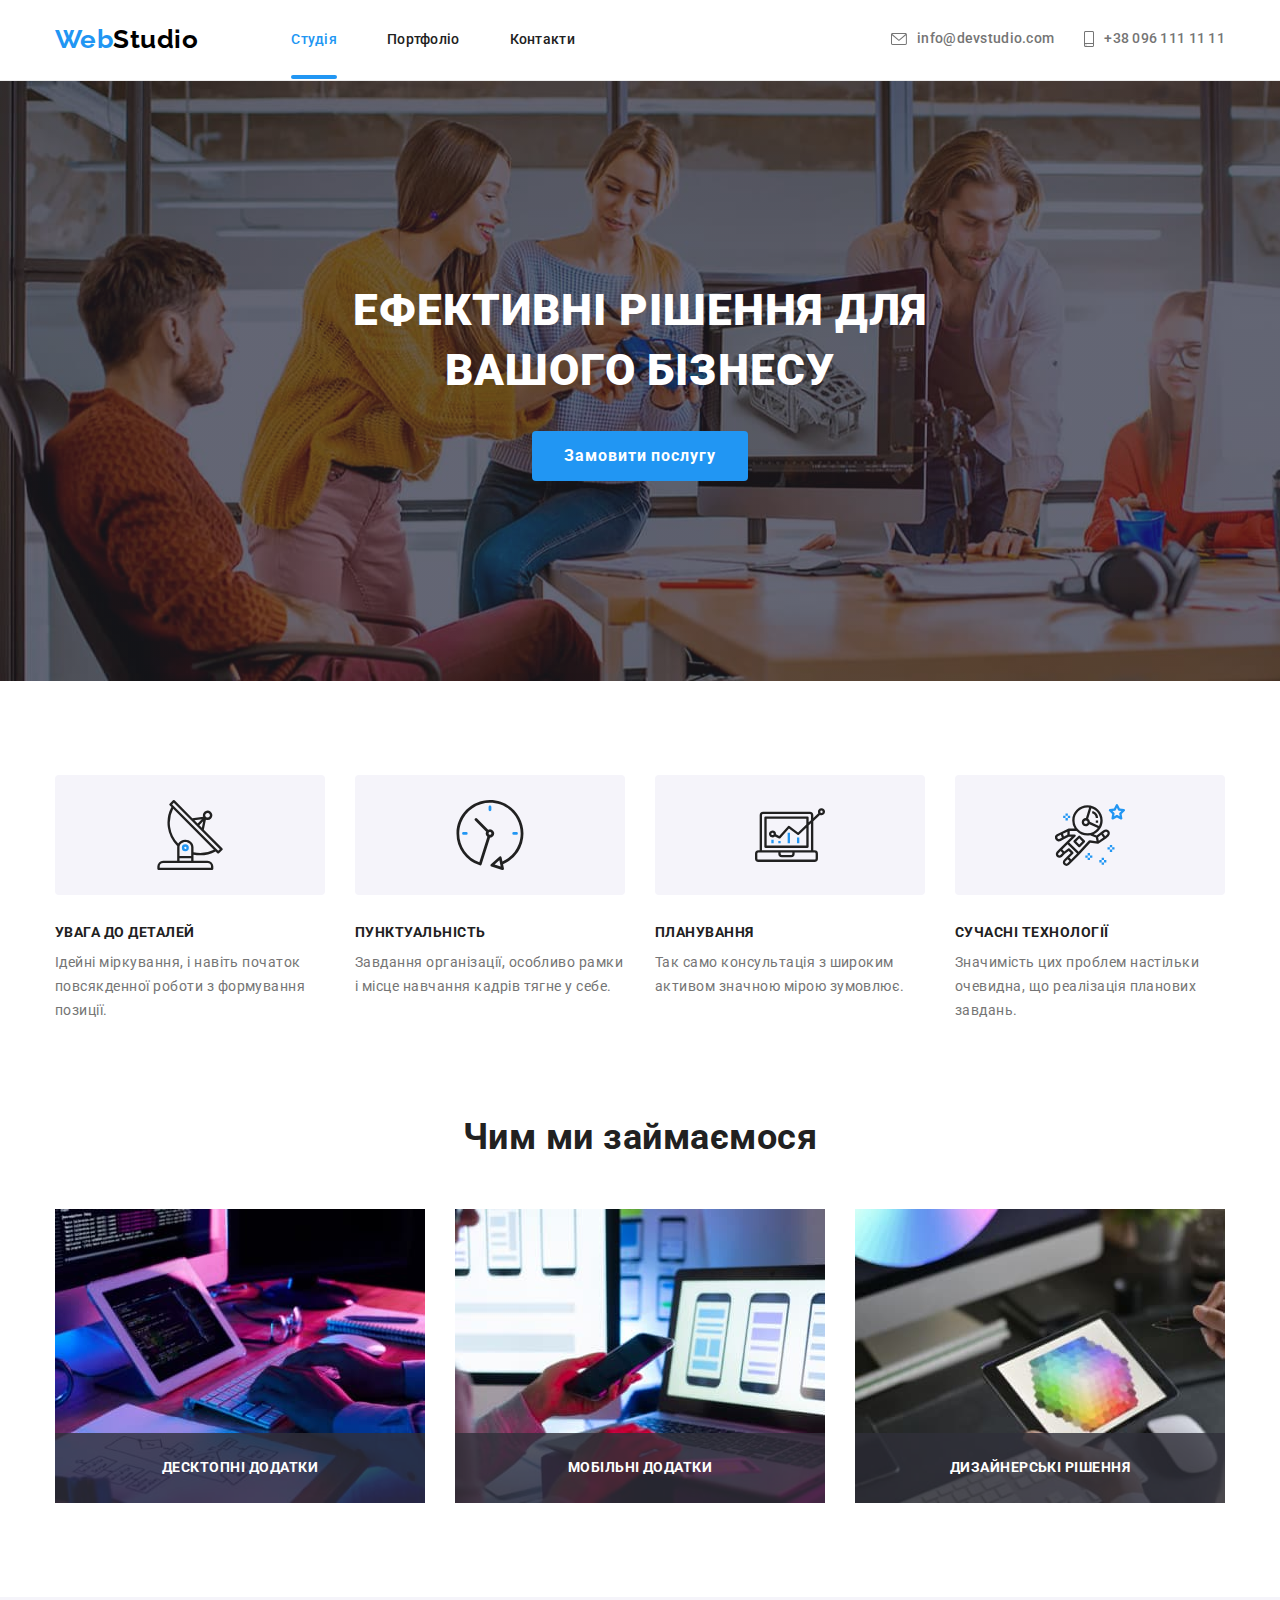
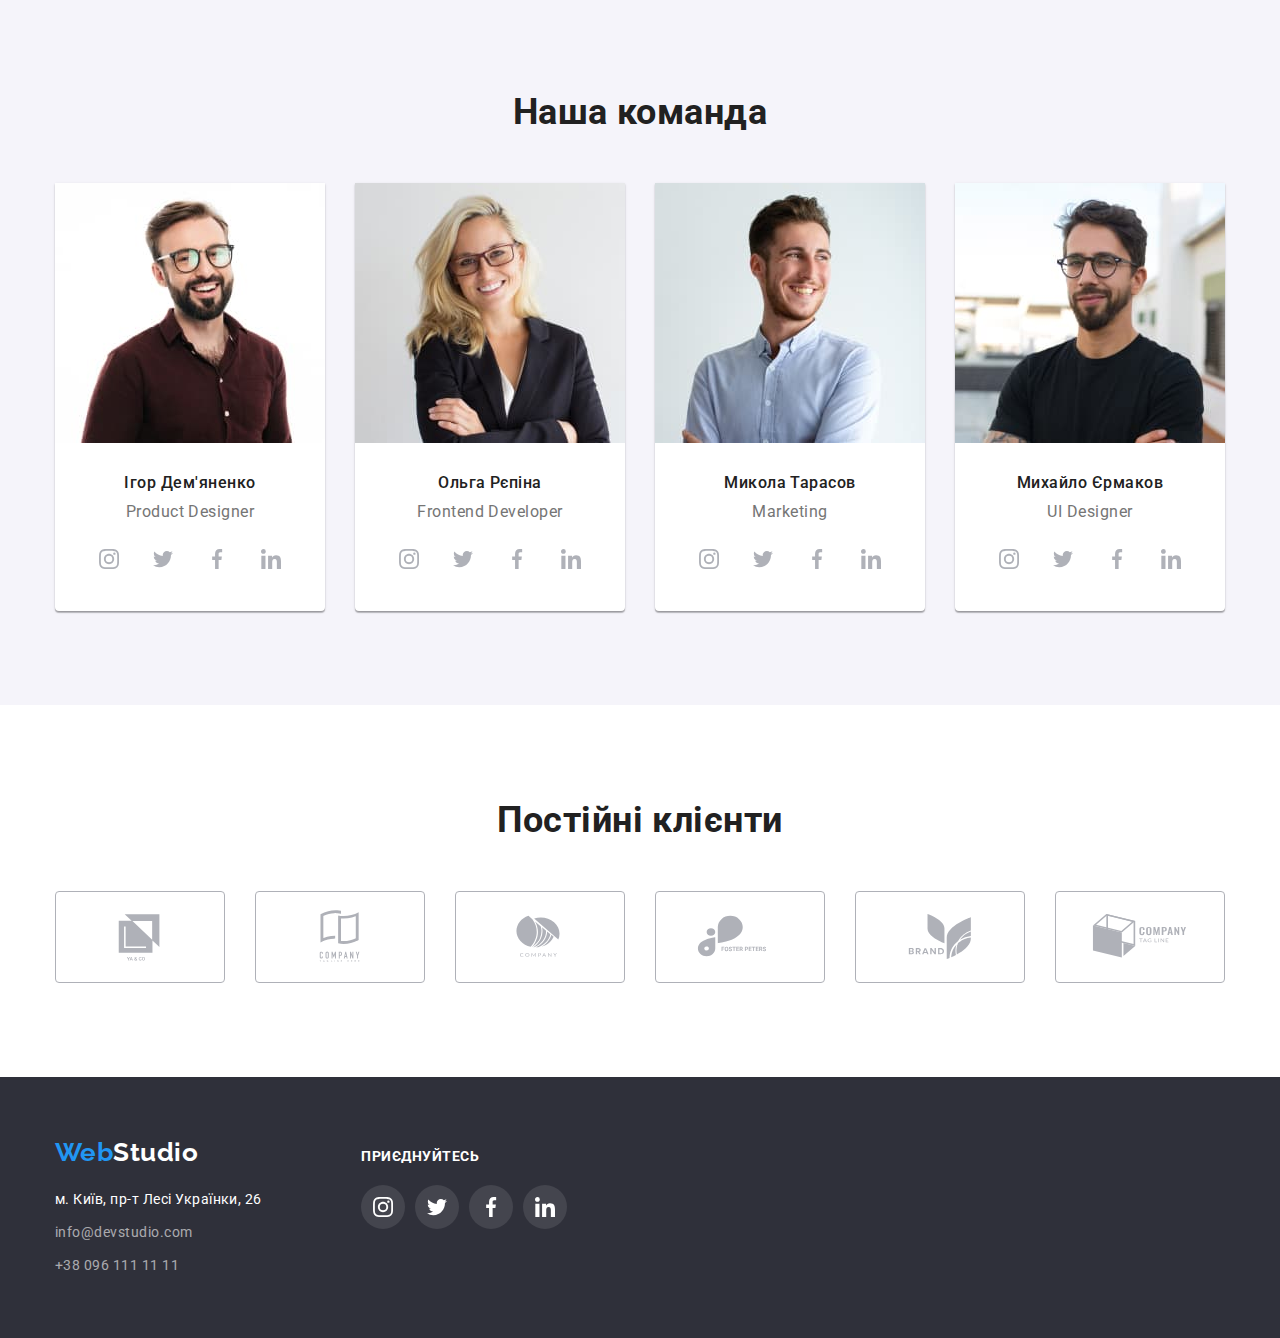
==== index.html @ 86beeb47 "Скопійовано файли з 5 дз" ====
<!DOCTYPE html>
<html lang="uk">
  <head>
    <meta charset="UTF-8" />
    <meta http-equiv="X-UA-Compatible" content="IE=edge" />
    <meta name="viewport" content="width=device-width, initial-scale=1.0" />
    <title>WebStudio</title>
    <link rel="preconnect" href="https://fonts.googleapis.com" />
    <link rel="preconnect" href="https://fonts.gstatic.com" crossorigin />
    <link
      href="https://fonts.googleapis.com/css2?family=Raleway:wght@700&family=Roboto:wght@400;500;700;900&display=swap"
      rel="stylesheet"
    />
    <link
      rel="stylesheet"
      href="https://cdnjs.cloudflare.com/ajax/libs/modern-normalize/1.1.0/modern-normalize.min.css"
    />
    <link rel="stylesheet" href="./css/styles.css" />
  </head>
  <body>
    <header class="page-header">
      <div class="container">
        <nav class="main-nav">
          <a class="link logo" href="./index.html" lang="en">
            Web<span class="accent-studio-hd">Studio</span>
          </a>
          <ul class="list site-nav">
            <li class="item">
              <a class="link active" href="./index.html">Студія</a>
            </li>

            <li class="item">
              <a class="link" href="./portfolio.html">Портфоліо</a>
            </li>

            <li class="item"><a class="link" href="#">Контакти</a></li>
          </ul>
        </nav>
        <ul class="list site-contacts">
          <li class="item">
            <a class="link" href="mailto:info@devstudio.com">
              <svg class="site-contacts-icon" width="16" height="12">
                <use href="./images/icons.svg#icon-envelope"></use>
              </svg>
              info@devstudio.com</a
            >
          </li>

          <li class="item">
            <a class="link" href="tel:+380961111111">
              <svg class="site-contacts-icon" width="10" height="16">
                <use href="./images/icons.svg#icon-smartphone"></use>
              </svg>
              +38 096 111 11 11</a
            >
          </li>
        </ul>
      </div>
    </header>

    <main>
      <section class="hero">
        <h1 class="hero-title">Ефективні рішення для вашого бізнесу</h1>
        <button class="main-btn" type="button" data-modal-open>
          Замовити послугу
        </button>
      </section>
      <section class="section advantages">
        <div class="container">
          <h2 class="visually-hidden">Наші переваги</h2>
          <ul class="list">
            <li class="item">
              <div class="advantages-bgd">
                <svg width="70" height="70">
                  <use href="./images/icons.svg#icon-antenna"></use>
                </svg>
              </div>
              <h3 class="advantages-title">Увага до деталей</h3>
              <p class="advantages-descr">
                Ідейні міркування, і навіть початок повсякденної роботи з
                формування позиції.
              </p>
            </li>

            <li class="item">
              <div class="advantages-bgd">
                <svg width="70" height="70">
                  <use href="./images/icons.svg#icon-clock"></use>
                </svg>
              </div>
              <h3 class="advantages-title">Пунктуальність</h3>
              <p class="advantages-descr">
                Завдання організації, особливо рамки і місце навчання кадрів
                тягне у себе.
              </p>
            </li>

            <li class="item">
              <div class="advantages-bgd">
                <svg width="70" height="70">
                  <use href="./images/icons.svg#icon-diagram"></use>
                </svg>
              </div>
              <h3 class="advantages-title">Планування</h3>
              <p class="advantages-descr">
                Так само консультація з широким активом значною мірою зумовлює.
              </p>
            </li>

            <li class="item">
              <div class="advantages-bgd">
                <svg width="70" height="70">
                  <use href="./images/icons.svg#icon-astronaut"></use>
                </svg>
              </div>
              <h3 class="advantages-title">Сучасні технології</h3>
              <p class="advantages-descr">
                Значимість цих проблем настільки очевидна, що реалізація
                планових завдань.
              </p>
            </li>
          </ul>
        </div>
      </section>
      <section class="section activity">
        <div class="container">
          <h2 class="activity-title">Чим ми займаємося</h2>
          <ul class="list">
            <li class="item">
              <div class="thumb">
                <img
                  class="photo"
                  src="./images/activity-photo1.jpg"
                  alt="Набирання коду на клавіатурі"
                  width="370"
                  height="294"
                />
                <div class="photo-label">
                  <p class="photo-descr">Десктопні додатки</p>
                </div>
              </div>
            </li>

            <li class="item">
              <div class="thumb">
                <img
                  class="photo"
                  src="./images/activity-photo2.jpg"
                  alt="Телефон та ноутбук"
                  width="370"
                  height="294"
                />
                <div class="photo-label">
                  <p class="photo-descr">Мобільні додатки</p>
                </div>
              </div>
            </li>

            <li class="item">
              <div class="thumb">
                <img
                  class="photo"
                  src="./images/activity-photo3.jpg"
                  alt="Палітра кольорів на планшеті"
                  width="370"
                  height="294"
                />
                <div class="photo-label">
                  <p class="photo-descr">Дизайнерські рішення</p>
                </div>
              </div>
            </li>
          </ul>
        </div>
      </section>
      <section class="section team">
        <div class="container">
          <h1 class="team-title">Наша команда</h1>
          <ul class="list">
            <li class="information">
              <img
                class="team-photo"
                src="./images/members-member1.jpg"
                alt="Ігор Дем'яненко"
                width="270"
                height="260"
              />
              <h3 class="team-name">Ігор Дем'яненко</h3>
              <p class="team-position" lang="en">Product Designer</p>
              <ul class="list net-list">
                <li class="item net-item">
                  <a href="" class="link net-link">
                    <svg class="net-icon" width="20" height="20">
                      <use href="./images/icons.svg#icon-instagram"></use>
                    </svg>
                  </a>
                </li>

                <li class="item net-item">
                  <a href="" class="link net-link">
                    <svg class="net-icon" width="20" height="20">
                      <use href="./images/icons.svg#icon-twitter"></use>
                    </svg>
                  </a>
                </li>

                <li class="item net-item">
                  <a href="" class="link net-link">
                    <svg class="net-icon" width="20" height="20">
                      <use href="./images/icons.svg#icon-facebook"></use>
                    </svg>
                  </a>
                </li>

                <li class="item net-item">
                  <a href="" class="link net-link">
                    <svg class="net-icon" width="20" height="20">
                      <use href="./images/icons.svg#icon-linkedin"></use>
                    </svg>
                  </a>
                </li>
              </ul>
            </li>

            <li class="information">
              <img
                class="team-photo"
                src="./images/members-member2.jpg"
                alt="Ольга Рєпіна"
                width="270"
                height="260"
              />
              <h3 class="team-name">Ольга Рєпіна</h3>
              <p class="team-position" lang="en">Frontend Developer</p>
              <ul class="list net-list">
                <li class="item net-item">
                  <a href="" class="link net-link">
                    <svg class="net-icon" width="20" height="20">
                      <use href="./images/icons.svg#icon-instagram"></use>
                    </svg>
                  </a>
                </li>

                <li class="item net-item">
                  <a href="" class="link net-link">
                    <svg class="net-icon" width="20" height="20">
                      <use href="./images/icons.svg#icon-twitter"></use>
                    </svg>
                  </a>
                </li>

                <li class="item net-item">
                  <a href="" class="link net-link">
                    <svg class="net-icon" width="20" height="20">
                      <use href="./images/icons.svg#icon-facebook"></use>
                    </svg>
                  </a>
                </li>

                <li class="item net-item">
                  <a href="" class="link net-link">
                    <svg class="net-icon" width="20" height="20">
                      <use href="./images/icons.svg#icon-linkedin"></use>
                    </svg>
                  </a>
                </li>
              </ul>
            </li>

            <li class="information">
              <img
                class="team-photo"
                src="./images/members-member3.jpg"
                alt="Микола Тарасов"
                width="270"
                height="260"
              />
              <h3 class="team-name">Микола Тарасов</h3>
              <p class="team-position" lang="en">Marketing</p>
              <ul class="list net-list">
                <li class="item net-item">
                  <a href="" class="link net-link">
                    <svg class="net-icon" width="20" height="20">
                      <use href="./images/icons.svg#icon-instagram"></use>
                    </svg>
                  </a>
                </li>

                <li class="item net-item">
                  <a href="" class="link net-link">
                    <svg class="net-icon" width="20" height="20">
                      <use href="./images/icons.svg#icon-twitter"></use>
                    </svg>
                  </a>
                </li>

                <li class="item net-item">
                  <a href="" class="link net-link">
                    <svg class="net-icon" width="20" height="20">
                      <use href="./images/icons.svg#icon-facebook"></use>
                    </svg>
                  </a>
                </li>

                <li class="item net-item">
                  <a href="" class="link net-link">
                    <svg class="net-icon" width="20" height="20">
                      <use href="./images/icons.svg#icon-linkedin"></use>
                    </svg>
                  </a>
                </li>
              </ul>
            </li>

            <li class="information">
              <img
                class="team-photo"
                src="./images/members-member4.jpg"
                alt="Михайло Єрмаков"
                width="270"
                height="260"
              />
              <h3 class="team-name">Михайло Єрмаков</h3>
              <p class="team-position" lang="en">UI Designer</p>
              <ul class="list net-list">
                <li class="item net-item">
                  <a href="" class="link net-link">
                    <svg class="net-icon" width="20" height="20">
                      <use href="./images/icons.svg#icon-instagram"></use>
                    </svg>
                  </a>
                </li>

                <li class="item net-item">
                  <a href="" class="link net-link">
                    <svg class="net-icon" width="20" height="20">
                      <use href="./images/icons.svg#icon-twitter"></use>
                    </svg>
                  </a>
                </li>

                <li class="item net-item">
                  <a href="" class="link net-link">
                    <svg class="net-icon" width="20" height="20">
                      <use href="./images/icons.svg#icon-facebook"></use>
                    </svg>
                  </a>
                </li>

                <li class="item net-item">
                  <a href="" class="link net-link">
                    <svg class="net-icon" width="20" height="20">
                      <use href="./images/icons.svg#icon-linkedin"></use>
                    </svg>
                  </a>
                </li>
              </ul>
            </li>
          </ul>
        </div>
      </section>
      <section class="section clients">
        <div class="container">
          <h2 class="clients-title">Постійні клієнти</h2>
          <ul class="list clients-list">
            <li class="item clients-item">
              <a href="#" class="link clients-link">
                <svg class="clients-icon" width="106" height="60">
                  <use href="./images/icons.svg#icon-logo-1"></use>
                </svg>
              </a>
            </li>

            <li class="item clients-item">
              <a href="#" class="link clients-link">
                <svg class="clients-icon" width="106" height="60">
                  <use href="./images/icons.svg#icon-logo-2"></use>
                </svg>
              </a>
            </li>

            <li class="item clients-item">
              <a href="#" class="link clients-link">
                <svg class="clients-icon" width="106" height="60">
                  <use href="./images/icons.svg#icon-logo-3"></use>
                </svg>
              </a>
            </li>

            <li class="item clients-item">
              <a href="#" class="link clients-link">
                <svg class="clients-icon" width="106" height="60">
                  <use href="./images/icons.svg#icon-logo-4"></use>
                </svg>
              </a>
            </li>

            <li class="item clients-item">
              <a href="#" class="link clients-link">
                <svg class="clients-icon" width="106" height="60">
                  <use href="./images/icons.svg#icon-logo-5"></use>
                </svg>
              </a>
            </li>

            <li class="item clients-item">
              <a href="#" class="link clients-link">
                <svg class="clients-icon" width="106" height="60">
                  <use href="./images/icons.svg#icon-logo-6"></use>
                </svg>
              </a>
            </li>
          </ul>
        </div>
      </section>
    </main>
    <footer class="page-footer">
      <div class="container">
        <div class="contacts-footer">
          <a class="link logo" href="./index.html" lang="en">
            Web<span class="accent-studio-ft">Studio</span>
          </a>
          <address class="contacts">
            <ul class="list">
              <li class="list-item">
                <a
                  class="link location"
                  href="https://goo.gl/maps/3bxnUZ3EVZmGAf4NA"
                  target="_blank"
                  rel="noreferrer noopener nofollow"
                >
                  м. Київ, пр-т Лесі Українки, 26
                </a>
              </li>

              <li class="list-item">
                <a class="link" href="mailto:info@devstudio.com"
                  >info@devstudio.com</a
                >
              </li>

              <li class="list-item">
                <a class="link" href="tel:+380961111111">+38 096 111 11 11</a>
              </li>
            </ul>
          </address>
        </div>
        <div class="net-list-footer">
          <p class="upper">Приєднуйтесь</p>
          <ul class="list net-list">
            <li class="item net-item">
              <a href="" class="link net-link">
                <svg class="net-icon" width="20" height="20">
                  <use href="./images/icons.svg#icon-instagram"></use>
                </svg>
              </a>
            </li>

            <li class="item net-item">
              <a href="" class="link net-link">
                <svg class="net-icon" width="20" height="20">
                  <use href="./images/icons.svg#icon-twitter"></use>
                </svg>
              </a>
            </li>

            <li class="item net-item">
              <a href="" class="link net-link">
                <svg class="net-icon" width="20" height="20">
                  <use href="./images/icons.svg#icon-facebook"></use>
                </svg>
              </a>
            </li>

            <li class="item net-item">
              <a href="" class="link net-link">
                <svg class="net-icon" width="20" height="20">
                  <use href="./images/icons.svg#icon-linkedin"></use>
                </svg>
              </a>
            </li>
          </ul>
        </div>
      </div>
    </footer>

    <div class="backdrop is-hidden" data-modal>
      <div class="modal">
        <button class="close-btn" type="button" data-modal-close>
          <svg width="18" height="18">
            <use href="./images/icons.svg#icon-close"></use>
          </svg>
        </button>
      </div>
    </div>

    <script src="./js/modal.js"></script>
  </body>
</html>
---- css/styles.css ----
:root {
    --primary-text-color: rgba(33, 33, 33, 1);
    --descr-color: rgba(117, 117, 117, 1);
    --secondary-color: rgba(33, 150, 243, 1);
    --primary-bgd-color: rgba(255, 255, 255, 1);
    --logo-header-color: rgba(0, 0, 0, 1);
    --bgd-hero-color: rgba(47, 48, 58, 1);
    --focus-btn-color: rgb(16, 137, 236);
    --bgd-team-color: rgba(245, 244, 250, 1);
    --contacts-footer-color: rgba(255, 255, 255, 0.6); 
    --portfolio-gap: 30px;
    --transform-effect: cubic-bezier(0.4, 0, 0.2, 1);
}

body {
    font-family: 'Roboto', sans-serif;
    font-style: normal;
    font-weight: 700;
    letter-spacing: 0.03em;

    background-color: var(--primary-bgd-color);
    color: var(--primary-text-color);
}

.container {
    width: 1200px;
    
    margin-left: auto;
    margin-right: auto;
    padding-left: 15px;
    padding-right: 15px;
}

.section {
    padding: 94px 0;
}

h1,
h2,
h3,
h4,
h5,
h6,
p,
ul {
    margin: 0;
    padding: 0;
}

.list {
    list-style: none;
}

.link {
    text-decoration: none;
}

img {
    display: block;

    width: 100%;
    height: auto;
}

/* Логотип */
.logo {
    font-family: 'Raleway', sans-serif;
    font-size: 26px;
    line-height: 1.19;

    margin-right: 93px;

    color: var(--secondary-color);
}

.logo .accent-studio-hd {
    color: var(--logo-header-color);
}

.logo .accent-studio-ft {
    color: var(--primary-bgd-color);
}

/* Навігація основної сторінки */
.page-header { 
    padding: 24px 0 25px 0;

    border-bottom: 1px solid #ECECEC;
}

.page-header>.container {
    display: flex;
    align-items: center;

    height: 100%;
}

.main-nav {
    display: flex;
    align-items: center;
}

.site-nav {
    display: flex;
}

.site-nav>.item:not(:last-child) {
    margin-right: 50px;
}

.site-contacts {
    display: flex;

    margin-left: auto;
}

.site-contacts>.item+.item {
    margin-left: 30px;
}

.site-nav .link,
.site-contacts .link {
    font-weight: 500;
    font-size: 14px;
    line-height: 1.14;
    letter-spacing: 0.02em;

    color: currentColor;
}

.site-contacts .link {
    display: flex;
    align-items: center;
    justify-content: center;

    color: var(--descr-color);

    transition: color 250ms var(--transform-effect);
}

.site-contacts .site-contacts-icon {
    margin-right: 10px;

    fill: currentColor;
}

.site-nav .link {
    padding: 32px 0;

    transition: color 250ms var(--transform-effect);
}

.site-nav .active {
    position: relative;

    color: var(--secondary-color);
}

.site-nav .active::after {
    content: '';

    position: absolute;
    bottom: 0;
    left: 0;

    width: 100%;
    height: 4px;

    background-color: currentColor;
    border-radius: 2px;
}

.site-nav .link:hover,
.site-contacts .link:hover,
.site-nav .link:focus,
.site-contacts .link:focus {
    color: var(--secondary-color);
}

/* Герой */
.hero {
    text-align: center;
    letter-spacing: 0.06em;

    max-width: 1600px;

    padding: 200px 0;
    margin-right: auto;
    margin-left: auto;

    color: var(--primary-bgd-color);
    background-image: linear-gradient(rgba(47, 48, 58, 0.4), rgba(47, 48, 58, 0.4)), url(../images/hero-bgd.jpg);
}

.hero>.hero-title {
    font-weight: 900;
    font-size: 44px;
    line-height: 1.36;
    text-transform: uppercase;

    width: 696px;

    margin-bottom: 30px;
    margin-left: auto;
    margin-right: auto;
}

.hero>.main-btn {
    font-size: 16px;
    line-height: 1.88;
    font-weight: 700;
    font-family: inherit;
    font-style: inherit;
    letter-spacing: inherit;

    padding: 10px 32px;
   
    border: none;
    border-radius: 4px;
    color: inherit;
    background-color: var(--secondary-color);
   
    cursor: pointer;
    
    transition: background-color 250ms var(--transform-effect);
}

.hero>.main-btn:hover {
    background-color: var(--focus-btn-color);
}

/* Основна частина 
Advantages */
.visually-hidden {
    position: absolute;
    white-space: nowrap;
    width: 1px;
    height: 1px;
    overflow: hidden;
    border: 0;
    padding: 0;
    clip: rect(0 0 0 0);
    clip-path: inset(50%);
    margin: -1px;
}

.advantages .list {
    display: flex;
}

.advantages .item {
    width: 270px;
}

.advantages .item:not(:last-child) {
    margin-right: 30px;
}

.advantages-bgd {
    display: flex;
    align-items: center;
    justify-content: center;

    width: 100%;
    height: 120px;

    margin-bottom: 30px;

    background-color: var(--bgd-team-color);
    border-radius: 4px;
}

.advantages .advantages-title {
    font-size: 14px;
    line-height: 1.14;
    text-transform: uppercase;

    margin-bottom: 10px;
}

.advantages .advantages-descr {
    font-weight: 400;
    font-size: 14px;
    line-height: 1.71;

    color: var(--descr-color);
}

/* activity */
.section.activity {
    padding-top: 0;
}

.activity .list {
    display: flex;
}

.activity .activity-title {
    font-size: 36px;
    line-height: 1.17;
    text-align: center;

    margin-bottom: 50px;
}

.activity .item:not(:last-child) {
    margin-right: 30px;
}

.activity .thumb {
    position: relative;
}

.activity .photo-label {
    position: absolute;
    bottom: 0;

    display: flex;
    align-items: center;
    justify-content: center;

    width: 100%;
    height: 70px;

    background-color: rgba(47, 48, 58, 0.8);
}

.activity .photo-descr {
    font-size: 14px;
    line-height: 1.14;
    text-transform: uppercase;

    color: #fff;
}

/*team*/
.team {
    background-color: var(--bgd-team-color);
}

.team .list {
    display: flex;
}

.team .information:not(:last-child) {
    margin-right: 30px;
}

.team .information {
    width: 270px;

    padding-bottom: 30px;

    background-color: var(--primary-bgd-color);
    box-shadow: 0px 1px 3px rgba(0, 0, 0, 0.12), 0px 1px 1px rgba(0, 0, 0, 0.14), 0px 2px 1px rgba(0, 0, 0, 0.2);
    border-radius: 0px 0px 4px 4px;
}

.team .team-title {
    font-size: 36px;
    line-height: 1.17;
    text-align: center;

    margin-bottom: 50px;
}

.information>.team-photo {
    margin-bottom: 30px;
}

.team .team-name {
    font-weight: 500;
    font-size: 16px;
    line-height: 1.19;
    text-align: center;

    margin-bottom: 10px;
}

.team .team-position {
    font-weight: 400;
    font-size: 16px;
    line-height: 1.19;
    text-align: center;

    margin-bottom: 16px;

    color: var(--descr-color);
}


.team .net-list {
    display: flex;
    align-items: center;
    justify-content: space-between;

    width: 206px;
    height: 44px;

    margin-right: auto;
    margin-left: auto;
}

.team .net-link {
    display: flex;
    align-items: center;
    justify-content: center;

    width: 44px;
    height: 44px;
   
    color: rgba(175, 177, 184, 1);
    border-radius: 50%;

    transition: background-color 250ms var(--transform-effect),
    color 250ms var(--transform-effect);
}

.team .net-icon {
    fill: currentColor;
}

.team .net-link:hover,
.team .net-link:focus {
    color: #fff;
    background-color: var(--secondary-color);
}

/* clients */
.clients-title {
    font-size: 36px;
    line-height: 1.17;
    text-align: center;

    margin-bottom: 50px;
}

.clients-list {
    display: flex;
    align-items: center;
    justify-content: space-between;
}

.clients-link {
    display: flex;
    align-items: center;
    justify-content: center;

    width: 170px;
    height: 92px;

    border: 1px solid #AFB1B8;
    border-radius: 4px;
    color: rgba(175, 177, 184, 1);
    
    transition: border 250ms var(--transform-effect),
    color 250ms var(--transform-effect);
}

.clients-icon {
    fill: currentColor;
}

.clients-link:hover,
.clients-link:focus {
    color: var(--secondary-color);
    border: 1px solid var(--secondary-color);
}

/* footer */
.page-footer {
    padding: 60px 0;

    background-color: var(--bgd-hero-color);
}

.page-footer .logo {
    display: inline-block;

    margin-bottom: 20px;
}

.contacts .list-item:not(:last-child) {
    margin-bottom: 9px;
}

.contacts .link {
    font-style: normal;
    font-weight: 400;
    font-size: 14px;
    line-height: 1.71;

    color: var(--contacts-footer-color);
    
    transition: color 250ms var(--transform-effect);
}

.contacts .location {
    color: var(--primary-bgd-color);
}

.contacts .link:hover,
.contacts .link:focus {
    color: var(--secondary-color);
}

.net-list-footer {
    margin-left: 70px;
}

.net-list-footer > .upper {
    font-size: 14px;
    line-height: 1.14;
    
    margin-bottom: 20px;

    color: #FFFFFF;
    text-transform: uppercase;
}

.net-list-footer {
    width: 206px;
}

.net-list-footer .net-list {
    display: flex;
    align-items: center;
    justify-content: space-between;

    margin-right: auto;
    margin-left: auto;
}

.net-list-footer .net-link {
    display: flex;
    align-items: center;
    justify-content: center;

    width: 44px;
    height: 44px;

    color: #fff;
    background-color: rgba(255, 255, 255, 0.1);
    border-radius: 50%;

    transition: background-color 250ms var(--transform-effect);
}

.net-list-footer .net-icon {
    fill: currentColor;
}

.net-list-footer .net-link:hover,
.net-list-footer .net-link:focus {
    background-color: var(--secondary-color);
}

.page-footer .container {
    display: flex;
    align-items: baseline;
}

/* Page Portfolio*/
.projects .projects-filters {
    display: flex;
    justify-content: center;

    margin-bottom: 50px;
}

.projects-filters>.item.item:not(:last-child) {
    margin-right: 8px;
}

.projects-filters .btn {
    font-family: inherit;
    font-style: inherit;
    font-weight: 500;
    font-size: 16px;
    line-height: 1.62;
    letter-spacing: inherit;
    
    padding: 6px 22px;
    border-radius: 4px;
    border: none;

    color: inherit;
    background-color: var(--bgd-team-color);
   
    cursor: pointer;

    transition: 
    background-color 250ms var(--transform-effect), 
    color 250ms var(--transform-effect), 
    box-shadow 2500ms var(--transform-effect);
}

.projects-filters .btn:hover,
.projects-filters .btn:focus {
    background-color: var(--secondary-color);
    color: var(--primary-bgd-color);
    box-shadow: 0px 3px 1px rgba(0, 0, 0, 0.1), 0px 1px 2px rgba(0, 0, 0, 0.08), 0px 2px 2px rgba(0, 0, 0, 0.12);
}

.projects .examples {
    display: flex;
    flex-wrap: wrap;

    margin-left: calc(-1 * var(--portfolio-gap));
    margin-top: calc(-1 * var(--portfolio-gap));
}

.examples .poster {
    flex-basis: calc((100% / 3 - var(--portfolio-gap)));
    margin-left: var(--portfolio-gap);
    margin-top: var(--portfolio-gap);

    transition: box-shadow 250ms var(--transform-effect);
}

.examples .thumb {
    position: relative;
    overflow: hidden;    
}

.examples .overlay {
    position: absolute;
    top: 0;
    left: 0;
    transform: translateY(100%);
   
    width: 100%;
    height: 100%;
    padding: 63px 24px;

    background-color: rgba(33, 150, 243, 0.9);
    transition: transform 250ms var(--transform-effect);
}

.examples .overlay-descr {
    font-weight: 400;
    font-size: 18px;
    line-height: 1.56;

    color: #fff;
}

.examples .poster:hover .overlay {
    transform: translateY(0);
}

.poster .content {
    width: 100%;
    padding: 20px 24px;

    border-right: 1px solid #EEEEEE;
    border-left: 1px solid #EEEEEE;
    border-bottom: 1px solid #EEEEEE;
}

.content .examples-title {
    font-size: 18px;
    line-height: 2;
    letter-spacing: 0.06em;

    margin-bottom: 4px;

    color: var(--primary-text-color);
}

.content .examples-descr {
    font-weight: 400;
    font-size: 16px;
    line-height: 1.88;

    color: var(--descr-color);
}

.examples-title>.upper {
    text-transform: uppercase;
}

.examples .poster:hover {
    box-shadow: 0px 1px 1px rgba(0, 0, 0, 0.12), 0px 4px 4px rgba(0, 0, 0, 0.06), 1px 4px 6px rgba(0, 0, 0, 0.16);
}

/* Модальне вікно */
.backdrop {
    position: fixed;
    top: 0;
    left: 0;

    opacity: 1;
    
    width: 100%;
    height: 100%;

    background-color: rgba(0, 0, 0, 0.2);

    transition: opacity 250ms var(--transform-effect), 
    visibility 250ms var(--transform-effect); 
}

.is-hidden {
    opacity: 0;

    pointer-events: none;
    visibility: hidden;
}

.backdrop.is-hidden .modal {
    transform: translate(-50%, -50%) scale(1.1);
    
    box-shadow: none;
}

.modal {
    position: absolute;
    top: 50%;
    left: 50%;
    transform: translate(-50%, -50%) scale(1); 

    width: 528px;
    height: 581px;

    background-color: #fff;
    box-shadow: 0px 1px 3px rgba(0, 0, 0, 0.12), 0px 1px 1px rgba(0, 0, 0, 0.14), 0px 2px 1px rgba(0, 0, 0, 0.2);
    border-radius: 4px;

    transition: transform 250ms var(--transform-effect),
    box-shadow 250ms var(--transform-effect); 
}

.modal .close-btn {
    position: absolute;
    top: 8px;
    right: 8px;

    display: flex;
    align-items: center;
    justify-content: center;

    width: 30px;
    height: 30px;

    background-color: transparent;
    border: 1px solid rgba(0, 0, 0, 0.1);
    border-radius: 50%;

    cursor: pointer;
}
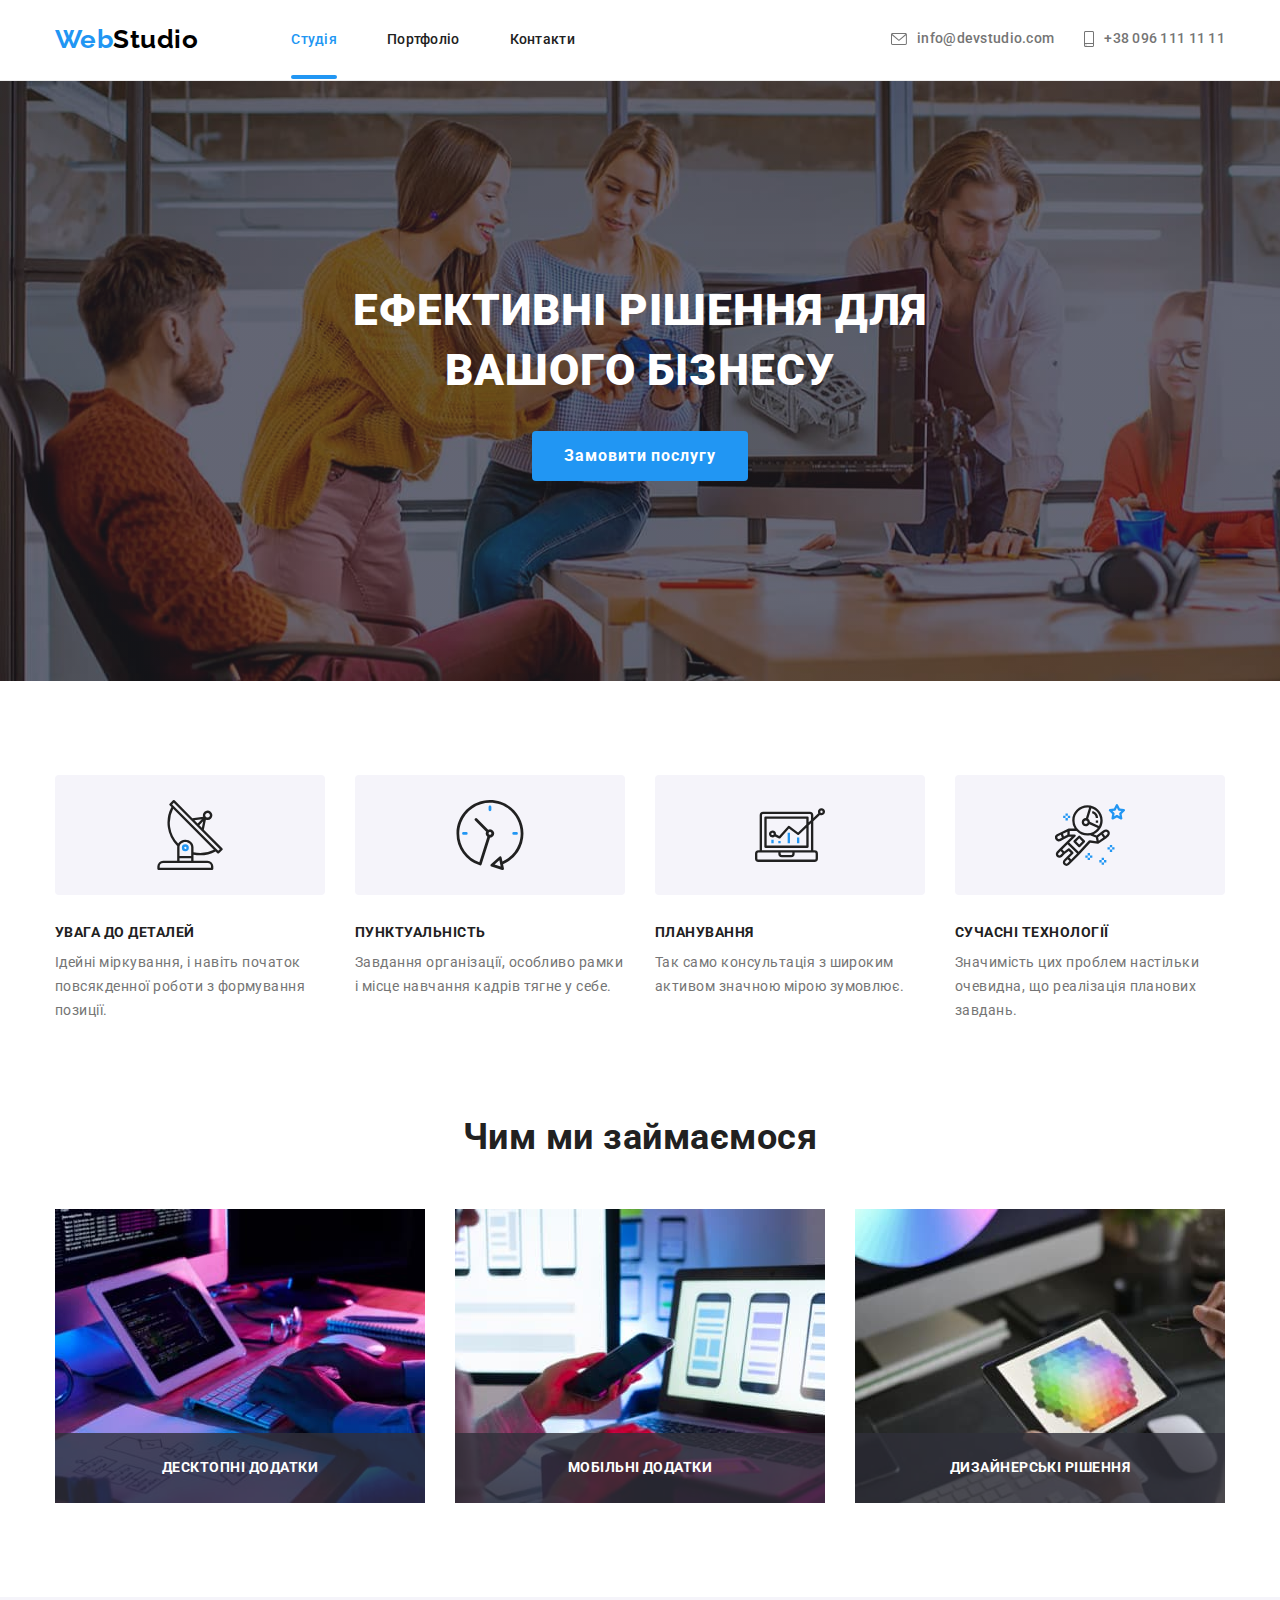
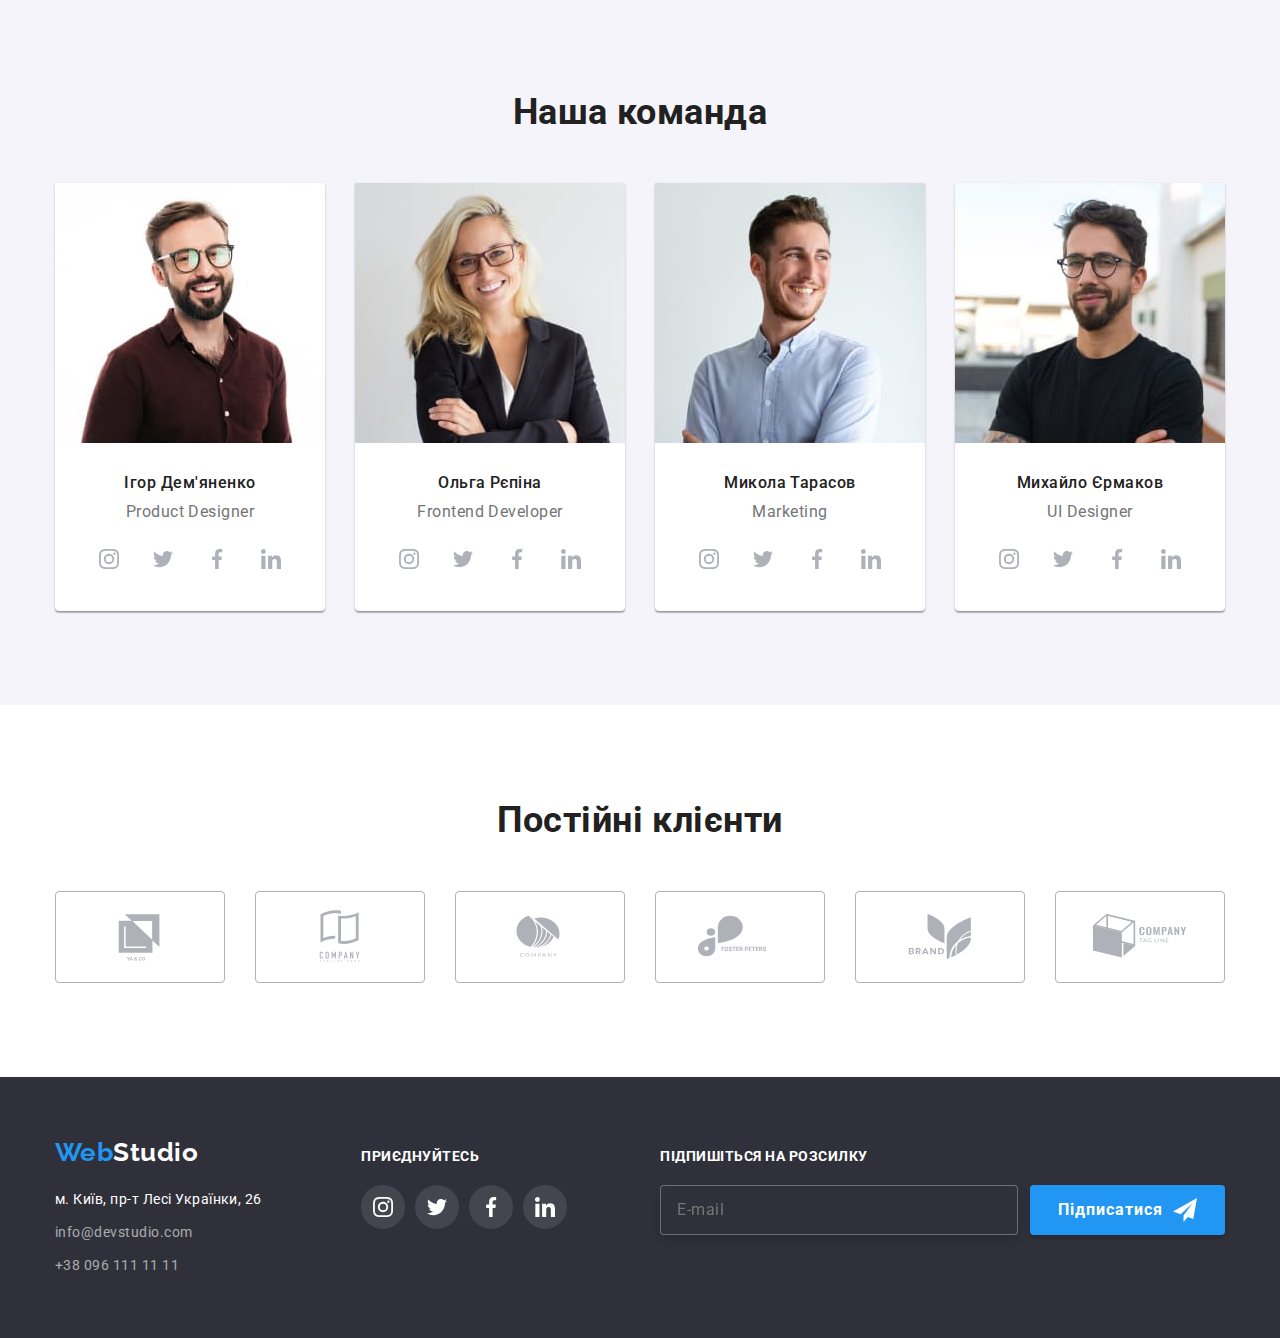
==== commit 0d10de89: "Зроблено все, крім марджина на текстереа і плавного переходу бордера на чекбоксі" ====
--- a/index.html
+++ b/index.html
@@ -481,16 +481,99 @@
             </li>
           </ul>
         </div>
+        <form class="subscribe-form" name="subscribe-form" autocomplete="off">
+          <p class="upper">Підпишіться на розсилку</p>
+          <div class="flex-block">
+            <label>
+              <input
+                class="subscribe-form-input"
+                type="email"
+                name="subscribe-form-input"
+                placeholder="E-mail"
+              />
+            </label>
+            <button class="submit-btn" type="submit">
+              Підписатися
+              <svg class="submit-btn-icon" width="24" height="24">
+                <use href="./images/icons.svg#icon-icon-send"></use>
+              </svg>
+            </button>
+          </div>
+        </form>
       </div>
     </footer>
 
     <div class="backdrop is-hidden" data-modal>
       <div class="modal">
         <button class="close-btn" type="button" data-modal-close>
-          <svg width="18" height="18">
+          <svg class="close-btn-icon" width="18" height="18">
             <use href="./images/icons.svg#icon-close"></use>
           </svg>
         </button>
+        <form
+          class="form-application"
+          name="form-application"
+          autocomplete="off"
+        >
+          <h2 class="form-title">Залиште свої дані, ми вам передзвонимо</h2>
+          <div class="form-field">
+            <label class="form-label" for="username">Ім'я</label>
+            <div class="form-block">
+              <input
+                class="form-input"
+                id="username"
+                name="username"
+                type="text"
+              />
+              <svg class="form-icon" width="18" height="18">
+                <use href="./images/icons.svg#icon-person-black"></use>
+              </svg>
+            </div>
+          </div>
+
+          <div class="form-field">
+            <label class="form-label" for="phone">Телефон</label>
+            <div class="form-block">
+              <input class="form-input" name="phone" id="phone" type="tel" />
+              <svg class="form-icon" width="18" height="18">
+                <use href="./images/icons.svg#icon-phone-black"></use>
+              </svg>
+            </div>
+          </div>
+
+          <div class="form-field">
+            <label class="form-label" for="email">Пошта</label>
+            <div class="form-block">
+              <input class="form-input" name="email" id="email" type="email" />
+              <svg class="form-icon" width="18" height="18">
+                <use href="./images/icons.svg#icon-email-black"></use>
+              </svg>
+            </div>
+          </div>
+
+          <div class="form-field">
+            <label class="form-label" for="comment">Коментар</label>
+            <textarea
+              class="form-textarea"
+              name="comment"
+              id="comment"
+              placeholder="Введіть текст"
+            ></textarea>
+          </div>
+
+          <div class="form-field form-checkbox">
+            <input class="checkbox" name="policy" id="policy" type="checkbox" />
+            <svg class="policy-icon" width="16" height="15">
+              <use href="./images/icons.svg#icon-icon-check"></use>
+            </svg>
+            <label class="form-label policy" for="policy">
+              Погоджуюся з розсилкою та приймаю
+              <a class="link form-link" href=""> Умови договору</a>
+            </label>
+          </div>
+
+          <button class="sent-btn" type="submit">Відправити</button>
+        </form>
       </div>
     </div>
 
--- a/css/styles.css
+++ b/css/styles.css
@@ -5,7 +5,7 @@
     --primary-bgd-color: rgba(255, 255, 255, 1);
     --logo-header-color: rgba(0, 0, 0, 1);
     --bgd-hero-color: rgba(47, 48, 58, 1);
-    --focus-btn-color: rgb(16, 137, 236);
+    --focus-btn-color: rgba(24, 140, 232, 1);
     --bgd-team-color: rgba(245, 244, 250, 1);
     --contacts-footer-color: rgba(255, 255, 255, 0.6); 
     --portfolio-gap: 30px;
@@ -474,6 +474,11 @@
     background-color: var(--bgd-hero-color);
 }
 
+.page-footer .container {
+    display: flex;
+    align-items: baseline;
+}
+
 .page-footer .logo {
     display: inline-block;
 
@@ -508,7 +513,7 @@
     margin-left: 70px;
 }
 
-.net-list-footer > .upper {
+.page-footer .upper {
     font-size: 14px;
     line-height: 1.14;
     
@@ -555,10 +560,74 @@
     background-color: var(--secondary-color);
 }
 
-.page-footer .container {
-    display: flex;
-    align-items: baseline;
-}
+.subscribe-form {
+    margin-left: auto;
+}
+
+.subscribe-form .flex-block {
+    display: flex;
+    align-items: center;
+}
+
+.subscribe-form .subscribe-form-input {
+    width: 358px;
+    height: 50px;
+
+    padding-left: 16px;
+
+ 
+    font-weight: 400;
+    font-size: 16px;
+    line-height: 1.25;
+    letter-spacing: 0.03em;
+    
+    color: #fff;
+    border: 1px solid rgba(255, 255, 255, 0.3);
+    filter: drop-shadow(0px 4px 4px rgba(0, 0, 0, 0.15));
+    border-radius: 4px;
+    background-color: var(--bgd-hero-color);
+    outline: none;
+    
+    transition: border-color 250ms var(--transform-effect);
+}
+
+.subscribe-form .subscribe-form-input:focus {
+    border-color: var(--secondary-color);
+}
+
+
+.subscribe-form .submit-btn {
+    display: flex;
+    align-items: center;
+    font-size: 16px;
+    line-height: 1.88;
+    font-weight: 700;
+    font-family: inherit;
+    font-style: inherit;
+    letter-spacing: 0.06em;
+
+    margin-left: 12px;
+    padding: 10px 28px;
+
+    border: none;
+    border-radius: 4px;
+    color: #fff;
+    background-color: var(--secondary-color);
+    box-shadow: 0px 4px 4px rgba(0, 0, 0, 0.15);
+
+    cursor: pointer;
+
+    transition: background-color 250ms var(--transform-effect);
+}
+
+.submit-btn-icon {
+    margin-left: 10px;
+    fill: currentColor;
+}
+
+ .subscribe-form .submit-btn:hover {
+     background-color: var(--focus-btn-color);
+ }
 
 /* Page Portfolio*/
 .projects .projects-filters {
@@ -720,6 +789,8 @@
     left: 50%;
     transform: translate(-50%, -50%) scale(1); 
 
+    padding: 40px;
+
     width: 528px;
     height: 581px;
 
@@ -743,9 +814,209 @@
     width: 30px;
     height: 30px;
 
+    color: var(--logo-header-color);
+
     background-color: transparent;
     border: 1px solid rgba(0, 0, 0, 0.1);
     border-radius: 50%;
 
     cursor: pointer;
-}
+
+    transition: color 250ms var(--transform-effect);
+}
+
+.modal .close-btn-icon {
+    fill: currentColor;
+}
+
+.close-btn:hover,
+.close-btn:focus  {
+    color: var(--secondary-color);
+}
+
+
+.form-application .form-field:nth-of-type(1),
+.form-application .form-field:nth-of-type(2),
+.form-application .form-field:nth-of-type(3) {
+    margin-bottom: 10px;
+}
+
+.form-application .form-field:nth-of-type(4) {
+    margin-bottom: 20px;
+}
+
+.form-application .form-field:nth-of-type(5) {
+    margin-bottom: 30px;
+}
+
+
+.form-title {
+    font-size: 20px;
+    line-height: 1.15;
+    text-align: center;
+    letter-spacing: 0.03em;
+
+    margin-bottom: 12px;
+}
+
+.form-application .form-label {
+    display: block;
+    
+    font-weight: 400;
+    font-size: 12px;
+    line-height: 1.17;
+    letter-spacing: 0.01em;
+
+    color: var(--descr-color);
+}
+
+.form-application .form-label:not(:last-child) {
+    margin-bottom: 4px;
+}
+
+.form-application .form-input {
+    width: 100%;
+    height: 40px;
+
+    font-weight: 400;
+    font-size: 12px;
+    line-height: 1.17;
+    letter-spacing: 0.01em;
+
+    padding-left: 42px;
+
+    border: 1px solid rgba(33, 33, 33, 0.2);
+    border-radius: 4px;
+    outline: none;
+
+    transition: border-color 250ms var(--transform-effect);
+}
+
+.form-application .form-block {
+    position: relative;
+    color: var(--primary-text-color);
+}
+
+.form-application .form-input:focus {
+    border-color: var(--secondary-color);
+}
+
+
+.form-block .form-icon {
+    position: absolute;
+    top: 50%;
+    left: 12px;
+    transform: translateY(-50%);
+
+    fill: currentColor;
+
+    transition: color 250ms var(--transform-effect);
+}
+
+.form-application .form-input:focus + .form-icon {
+    color: var(--secondary-color);
+}
+
+.form-application .form-textarea {
+    font-weight: 400;
+    font-size: 12px;
+    line-height: 1.17;
+    letter-spacing: 0.01em;
+
+    width: 100%;
+    height: 120px;
+
+    padding: 12px 16px;
+
+    border: 1px solid rgba(33, 33, 33, 0.2);
+    border-radius: 4px;
+    outline: none;
+
+    resize: none;
+
+    transition: border-color 250ms var(--transform-effect);
+}
+
+.form-application .form-textarea:focus {
+    border-color: var(--secondary-color);
+}
+
+.form-field.form-checkbox {
+    position: relative;  
+}
+
+.checkbox {
+    -webkit-appearance: none;
+    -moz-appearance: none;
+    appearance: none;
+
+    position: absolute;
+}
+
+.policy-icon {
+    position: absolute;
+    top: 50%;
+    left: 14px;
+    transform: translateY(-50%);
+
+    background-color: #fff;
+    border: 1px solid var(--primary-text-color);
+    border-radius: 3px;
+    fill: #fff;
+
+    transition: background-color 250ms var(--transform-effect),
+    border 250ms var(--transform-effect);
+    
+    pointer-events: none;
+}
+
+.checkbox:checked + .policy-icon {
+    background-color: var(--secondary-color);
+    border: none;
+}
+
+.form-label.policy {
+    font-size: 14px;
+    line-height: 1.71;
+    letter-spacing: 0.03em;
+
+    padding-left: 37px;
+
+    color: var(--descr-color);
+}
+
+.form-application .form-link {
+    color: var(--secondary-color);
+    text-decoration: underline;
+}
+
+.form-application .sent-btn {
+    display: block;
+    margin-right: auto;
+    margin-left: auto;
+    font-size: 16px;
+    line-height: 1.88;
+    font-weight: 700;
+    font-family: inherit;
+    font-style: inherit;
+    letter-spacing: 0.06em;
+
+    padding: 10px 52px;
+
+    color: #fff;
+    border: none;
+    border-radius: 4px;
+    background-color: var(--secondary-color);
+    box-shadow: 0px 4px 4px rgba(0, 0, 0, 0.15);
+
+    cursor: pointer;
+
+    transition: background-color 250ms var(--transform-effect);
+}
+
+.form-application .sent-btn:hover,
+.form-application .sent-btn:focus {
+    background-color: var(--focus-btn-color);
+}
+
+
